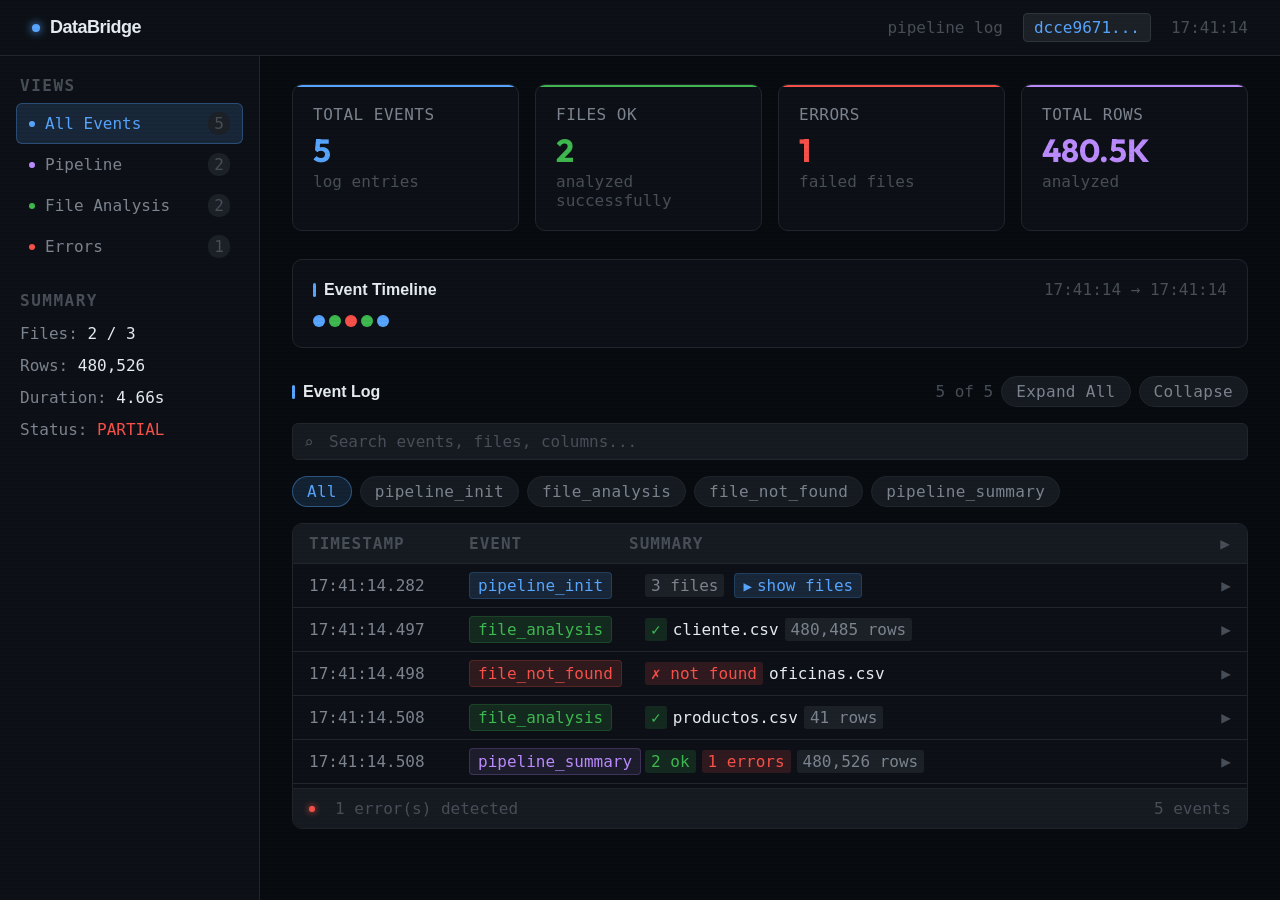
==== logs/log_20260302_174109.html @ 29bd1751 "Añade dashboard HTML con datos de ejemplo" ====
<!DOCTYPE html>
<html lang="en">

<head>
    <meta charset="UTF-8">
    <meta name="viewport" content="width=device-width, initial-scale=1.0">
    <title>DataBridge — Pipeline Monitor</title>
    <link href="https://fonts.googleapis.com/css2?family=Outfit&display=swap" rel="stylesheet">
    <style>
        :root {
            --bg: #080c10;
            --surface: #0d1117;
            --surface-2: #161b22;
            --surface-3: #1c2128;
            --border: #21262d;
            --border-bright: #30363d;
            --text: #e6edf3;
            --text-muted: #7d8590;
            --text-dim: #484f58;
            --accent: #58a6ff;
            --accent-glow: rgba(88, 166, 255, 0.15);
            --green: #3fb950;
            --green-glow: rgba(63, 185, 80, 0.15);
            --red: #f85149;
            --red-glow: rgba(248, 81, 73, 0.15);
            --yellow: #d29922;
            --yellow-glow: rgba(210, 153, 34, 0.15);
            --purple: #bc8cff;
            --cyan: #39d353;
            --radius: 6px;
            --radius-lg: 10px;
        }

        * {
            margin: 0;
            padding: 0;
            box-sizing: border-box;
        }

        body {
            font-family: 'JetBrains Mono', monospace;
            background: var(--bg);
            color: var(--text);
            min-height: 100vh;
            overflow-x: hidden;
        }

        body::before {
            content: '';
            position: fixed;
            top: 0;
            left: 0;
            right: 0;
            bottom: 0;
            background: repeating-linear-gradient(0deg, transparent, transparent 2px, rgba(0, 0, 0, 0.03) 2px, rgba(0, 0, 0, 0.03) 4px);
            pointer-events: none;
            z-index: 1000;
        }

        .topbar {
            display: flex;
            align-items: center;
            justify-content: space-between;
            padding: 0 32px;
            height: 56px;
            background: var(--surface);
            border-bottom: 1px solid var(--border);
            position: sticky;
            top: 0;
            z-index: 100;
        }

        .logo {
            font-family: 'Syne', sans-serif;
            font-weight: 800;
            font-size: 18px;
            letter-spacing: -0.5px;
            color: var(--text);
            display: flex;
            align-items: center;
            gap: 10px;
        }

        .logo-dot {
            width: 8px;
            height: 8px;
            background: var(--accent);
            border-radius: 50%;
            box-shadow: 0 0 8px var(--accent);
            animation: pulse 2s infinite;
        }

        @keyframes pulse {

            0%,
            100% {
                opacity: 1;
                transform: scale(1);
            }

            50% {
                opacity: 0.5;
                transform: scale(0.8);
            }
        }

        .topbar-meta {
            font-size: 16px;
            color: var(--text-muted);
            display: flex;
            align-items: center;
            gap: 20px;
        }

        .execution-badge {
            background: var(--surface-3);
            border: 1px solid var(--border-bright);
            padding: 4px 10px;
            border-radius: 4px;
            font-size: 16px;
            color: var(--accent);
            font-family: 'JetBrains Mono', monospace;
        }

        .layout {
            display: grid;
            grid-template-columns: 260px 1fr;
            min-height: calc(100vh - 56px);
        }

        .sidebar {
            background: var(--surface);
            border-right: 1px solid var(--border);
            padding: 20px 0;
            position: sticky;
            top: 56px;
            height: calc(100vh - 56px);
            overflow-y: auto;
        }

        .sidebar-section {
            padding: 0 16px;
            margin-bottom: 24px;
        }

        .sidebar-label {
            font-size: 16px;
            font-weight: 700;
            letter-spacing: 1.5px;
            text-transform: uppercase;
            color: var(--text-dim);
            padding: 0 4px;
            margin-bottom: 8px;
        }

        .nav-item {
            display: flex;
            align-items: center;
            gap: 10px;
            padding: 8px 12px;
            border-radius: var(--radius);
            cursor: pointer;
            font-size: 16px;
            color: var(--text-muted);
            transition: all 0.15s;
            border: 1px solid transparent;
        }

        .nav-item:hover {
            background: var(--surface-2);
            color: var(--text);
        }

        .nav-item.active {
            background: var(--accent-glow);
            border-color: rgba(88, 166, 255, 0.3);
            color: var(--accent);
        }

        .nav-dot {
            width: 6px;
            height: 6px;
            border-radius: 50%;
            flex-shrink: 0;
        }

        .nav-count {
            margin-left: auto;
            font-size: 16px;
            background: var(--surface-3);
            padding: 2px 6px;
            border-radius: 10px;
            color: var(--text-dim);
        }

        .main {
            padding: 28px 32px;
            overflow-y: auto;
        }

        .kpi-grid {
            display: grid;
            grid-template-columns: repeat(4, 1fr);
            gap: 16px;
            margin-bottom: 28px;
        }

        .kpi-card {
            background: var(--surface);
            border: 1px solid var(--border);
            border-radius: var(--radius-lg);
            padding: 20px;
            position: relative;
            overflow: hidden;
            transition: border-color 0.2s;
        }

        .kpi-card:hover {
            border-color: var(--border-bright);
        }

        .kpi-card::before {
            content: '';
            position: absolute;
            top: 0;
            left: 0;
            right: 0;
            height: 2px;
        }

        .kpi-card.blue::before {
            background: var(--accent);
        }

        .kpi-card.green::before {
            background: var(--green);
        }

        .kpi-card.red::before {
            background: var(--red);
        }

        .kpi-card.purple::before {
            background: var(--purple);
        }

        .kpi-label {
            font-size: 16px;
            color: var(--text-muted);
            letter-spacing: 0.5px;
            margin-bottom: 10px;
            text-transform: uppercase;
        }

        .kpi-value {
            font-family: 'Outfit', sans-serif;
            font-size: 32px;
            font-weight: 700;
            line-height: 1;
            margin-bottom: 6px;
        }

        .kpi-card.blue .kpi-value {
            color: var(--accent);
        }

        .kpi-card.green .kpi-value {
            color: var(--green);
        }

        .kpi-card.red .kpi-value {
            color: var(--red);
        }

        .kpi-card.purple .kpi-value {
            color: var(--purple);
        }

        .kpi-sub {
            font-size: 16px;
            color: var(--text-dim);
        }

        .section-header {
            display: flex;
            align-items: center;
            justify-content: space-between;
            margin-bottom: 16px;
        }

        .section-title {
            font-family: 'Syne', sans-serif;
            font-size: 16px;
            font-weight: 600;
            color: var(--text);
            display: flex;
            align-items: center;
            gap: 8px;
        }

        .section-title::before {
            content: '';
            display: block;
            width: 3px;
            height: 14px;
            background: var(--accent);
            border-radius: 2px;
        }

        .filters {
            display: flex;
            gap: 8px;
            margin-bottom: 16px;
            flex-wrap: wrap;
        }

        .filter-btn {
            padding: 5px 14px;
            border-radius: 20px;
            font-size: 16px;
            font-family: 'JetBrains Mono', monospace;
            border: 1px solid var(--border);
            background: var(--surface-2);
            color: var(--text-muted);
            cursor: pointer;
            transition: all 0.15s;
            letter-spacing: 0.3px;
        }

        .filter-btn:hover {
            border-color: var(--border-bright);
            color: var(--text);
        }

        .filter-btn.active {
            background: var(--accent-glow);
            border-color: rgba(88, 166, 255, 0.4);
            color: var(--accent);
        }

        .filter-btn.success.active {
            background: var(--green-glow);
            border-color: rgba(63, 185, 80, 0.4);
            color: var(--green);
        }

        .filter-btn.error.active {
            background: var(--red-glow);
            border-color: rgba(248, 81, 73, 0.4);
            color: var(--red);
        }

        .search-wrap {
            position: relative;
            margin-bottom: 16px;
        }

        .search-input {
            width: 100%;
            background: var(--surface-2);
            border: 1px solid var(--border);
            border-radius: var(--radius);
            padding: 8px 12px 8px 36px;
            font-family: 'JetBrains Mono', monospace;
            font-size: 16px;
            color: var(--text);
            outline: none;
            transition: border-color 0.2s;
        }

        .search-input:focus {
            border-color: var(--accent);
        }

        .search-input::placeholder {
            color: var(--text-dim);
        }

        .search-icon {
            position: absolute;
            left: 12px;
            top: 50%;
            transform: translateY(-50%);
            color: var(--text-dim);
            font-size: 16px;
        }

        .event-table {
            background: var(--surface);
            border: 1px solid var(--border);
            border-radius: var(--radius-lg);
            overflow: hidden;
        }

        .event-table-header {
            display: grid;
            grid-template-columns: 160px 160px 1fr 100px;
            padding: 10px 16px;
            background: var(--surface-2);
            border-bottom: 1px solid var(--border);
            font-size: 16px;
            font-weight: 700;
            letter-spacing: 1px;
            text-transform: uppercase;
            color: var(--text-dim);
        }

        .event-row {
            display: grid;
            grid-template-columns: 160px 160px 1fr 100px;
            padding: 0 16px;
            border-bottom: 1px solid var(--border);
            cursor: pointer;
            transition: background 0.1s;
            min-height: 44px;
            align-items: center;
        }

        .event-row:last-child {
            border-bottom: none;
        }

        .event-row:hover {
            background: var(--surface-2);
        }

        .event-row.expanded {
            background: var(--surface-2);
        }

        .event-time {
            font-size: 16px;
            color: var(--text-muted);
            font-variant-numeric: tabular-nums;
        }

        .event-badge {
            display: inline-flex;
            align-items: center;
            gap: 5px;
            font-size: 16px;
            padding: 3px 8px;
            border-radius: 4px;
            font-weight: 500;
            width: fit-content;
        }

        .badge-pipeline_start,
        .badge-pipeline_init {
            background: var(--accent-glow);
            color: var(--accent);
            border: 1px solid rgba(88, 166, 255, 0.2);
        }

        .badge-file_analysis {
            background: var(--green-glow);
            color: var(--green);
            border: 1px solid rgba(63, 185, 80, 0.2);
        }

        .badge-pipeline_summary {
            background: rgba(188, 140, 255, 0.1);
            color: var(--purple);
            border: 1px solid rgba(188, 140, 255, 0.2);
        }

        .badge-metadata {
            background: var(--yellow-glow);
            color: var(--yellow);
            border: 1px solid rgba(210, 153, 34, 0.2);
        }

        .badge-columns {
            background: rgba(188, 140, 255, 0.1);
            color: var(--purple);
            border: 1px solid rgba(188, 140, 255, 0.2);
        }

        .badge-analysis_error,
        .badge-file_not_found,
        .badge-critical_error {
            background: var(--red-glow);
            color: var(--red);
            border: 1px solid rgba(248, 81, 73, 0.2);
        }

        .badge-dashboard_generated {
            background: var(--surface-3);
            color: var(--text-muted);
            border: 1px solid var(--border);
        }

        .badge-default {
            background: var(--surface-3);
            color: var(--text-muted);
            border: 1px solid var(--border);
        }

        .event-summary {
            font-size: 16px;
            color: var(--text-muted);
            overflow: hidden;
            text-overflow: ellipsis;
            white-space: nowrap;
            padding-right: 16px;
            padding-left: 16px;
        }

        .event-expand {
            font-size: 16px;
            color: var(--text-dim);
            text-align: right;
            transition: transform 0.2s, color 0.2s;
        }

        .event-row.expanded .event-expand {
            transform: rotate(90deg);
            color: var(--accent);
        }

        .detail-panel {
            display: none;
            padding: 16px;
            background: var(--bg);
            border-bottom: 1px solid var(--border);
            border-top: 1px solid var(--border);
        }

        .detail-panel.show {
            display: block;
        }

        .detail-grid {
            display: grid;
            grid-template-columns: repeat(auto-fill, minmax(260px, 1fr));
            gap: 10px;
            margin-bottom: 12px;
        }

        .detail-field {
            background: var(--surface);
            border: 1px solid var(--border);
            border-radius: var(--radius);
            padding: 10px 14px;
        }

        .detail-key {
            font-size: 16px;
            color: var(--text-dim);
            text-transform: uppercase;
            letter-spacing: 0.8px;
            margin-bottom: 4px;
        }

        .detail-val {
            font-size: 16px;
            color: var(--text);
            word-break: break-all;
        }

        .detail-val.num {
            color: var(--accent);
            font-size: 16px;
            font-weight: 600;
        }

        .detail-val.ok {
            color: var(--green);
        }

        .detail-val.err {
            color: var(--red);
        }

        .cols-section {
            margin-top: 12px;
        }

        .cols-toggle {
            display: flex;
            align-items: center;
            gap: 8px;
            font-size: 16px;
            color: var(--text-muted);
            cursor: pointer;
            padding: 6px 0;
            user-select: none;
            transition: color 0.15s;
        }

        .cols-toggle:hover {
            color: var(--text);
        }

        .cols-toggle-arrow {
            transition: transform 0.2s;
            font-size: 16px;
        }

        .cols-toggle.open .cols-toggle-arrow {
            transform: rotate(90deg);
        }

        .cols-grid {
            display: none;
            grid-template-columns: repeat(auto-fill, minmax(180px, 1fr));
            gap: 6px;
            margin-top: 8px;
        }

        .cols-grid.show {
            display: grid;
        }

        .col-chip {
            background: var(--surface-2);
            border: 1px solid var(--border);
            border-radius: 4px;
            padding: 5px 10px;
            font-size: 16px;
            color: var(--text-muted);
            display: flex;
            align-items: center;
            gap: 6px;
            transition: all 0.15s;
        }

        .col-chip:hover {
            border-color: var(--accent);
            color: var(--text);
        }

        .col-idx {
            color: var(--text-dim);
            font-size: 16px;
            min-width: 18px;
        }

        .status-bar {
            display: flex;
            align-items: center;
            gap: 20px;
            padding: 10px 16px;
            background: var(--surface-2);
            border-top: 1px solid var(--border);
            font-size: 16px;
            color: var(--text-dim);
            margin-top: 4px;
            border-radius: 0 0 var(--radius-lg) var(--radius-lg);
        }

        .status-dot {
            width: 6px;
            height: 6px;
            border-radius: 50%;
        }

        .status-dot.green {
            background: var(--green);
            box-shadow: 0 0 6px var(--green);
        }

        .status-dot.red {
            background: var(--red);
            box-shadow: 0 0 6px var(--red);
        }

        .status-dot.yellow {
            background: var(--yellow);
        }

        .timeline-wrap {
            background: var(--surface);
            border: 1px solid var(--border);
            border-radius: var(--radius-lg);
            padding: 20px;
            margin-bottom: 28px;
        }

        .timeline-track {
            display: flex;
            align-items: center;
            gap: 4px;
            margin-top: 16px;
            flex-wrap: wrap;
        }

        .timeline-dot {
            width: 12px;
            height: 12px;
            border-radius: 50%;
            cursor: pointer;
            transition: transform 0.15s;
            flex-shrink: 0;
        }

        .timeline-dot:hover {
            transform: scale(1.5);
        }

        .timeline-dot.ok {
            background: var(--green);
        }

        .timeline-dot.err {
            background: var(--red);
        }

        .timeline-dot.info {
            background: var(--accent);
        }

        .timeline-dot.warn {
            background: var(--yellow);
        }

        .empty-state {
            text-align: center;
            padding: 48px;
            color: var(--text-dim);
            font-size: 16px;
        }

        .file-list-toggle {
            display: inline-flex;
            align-items: center;
            gap: 5px;
            font-size: 16px;
            color: var(--accent);
            cursor: pointer;
            padding: 2px 8px;
            border-radius: 4px;
            border: 1px solid rgba(88, 166, 255, 0.2);
            background: var(--accent-glow);
            transition: all 0.15s;
            user-select: none;
            margin-left: 6px;
        }

        .file-list-toggle:hover {
            background: rgba(88, 166, 255, 0.25);
        }

        .file-list-toggle .arrow {
            transition: transform 0.2s;
            font-size: 14px;
        }

        .file-list-toggle.open .arrow {
            transform: rotate(90deg);
        }

        .file-list-dropdown {
            display: none;
            flex-direction: column;
            gap: 4px;
            margin-top: 8px;
            padding: 8px;
            background: var(--bg);
            border: 1px solid var(--border);
            border-radius: var(--radius);
        }

        .file-list-dropdown.show {
            display: flex;
        }

        .file-list-item {
            display: flex;
            align-items: center;
            gap: 8px;
            font-size: 16px;
            color: var(--text-muted);
            padding: 4px 8px;
            border-radius: 4px;
            border-left: 2px solid var(--border-bright);
            transition: all 0.1s;
        }

        .file-list-item:hover {
            background: var(--surface-2);
            border-left-color: var(--accent);
            color: var(--text);
        }

        .file-list-num {
            color: var(--text-dim);
            font-size: 16px;
            min-width: 20px;
        }

        .summary-inline {
            display: flex;
            align-items: center;
            gap: 6px;
            flex-wrap: nowrap;
            overflow: hidden;
        }

        .summary-tag {
            display: inline-flex;
            align-items: center;
            gap: 4px;
            font-size: 16px;
            padding: 2px 6px;
            border-radius: 3px;
            background: var(--surface-3);
            color: var(--text-muted);
            white-space: nowrap;
            flex-shrink: 0;
        }

        .summary-tag.ok {
            background: var(--green-glow);
            color: var(--green);
        }

        .summary-tag.err {
            background: var(--red-glow);
            color: var(--red);
        }

        .summary-filename {
            font-size: 16px;
            color: var(--text);
            overflow: hidden;
            text-overflow: ellipsis;
            white-space: nowrap;
        }

        ::-webkit-scrollbar {
            width: 6px;
        }

        ::-webkit-scrollbar-track {
            background: var(--surface);
        }

        ::-webkit-scrollbar-thumb {
            background: var(--border-bright);
            border-radius: 3px;
        }

        ::-webkit-scrollbar-thumb:hover {
            background: var(--text-dim);
        }

        @keyframes fadeIn {
            from {
                opacity: 0;
                transform: translateY(4px);
            }

            to {
                opacity: 1;
                transform: translateY(0);
            }
        }

        .event-row {
            animation: fadeIn 0.2s ease both;
        }

        @media (max-width: 900px) {
            .layout {
                grid-template-columns: 1fr;
            }

            .sidebar {
                display: none;
            }

            .kpi-grid {
                grid-template-columns: repeat(2, 1fr);
            }

            .event-table-header,
            .event-row {
                grid-template-columns: 120px 120px 1fr;
            }

            .event-row> :last-child {
                display: none;
            }

            .event-table-header> :last-child {
                display: none;
            }
        }
    </style>
</head>

<body>
    <div class="topbar">
        <div class="logo">
            <div class="logo-dot"></div>
            DataBridge
        </div>
        <div class="topbar-meta">
            <span id="log-filename" style="color: var(--text-dim)">—</span>
            <span class="execution-badge" id="exec-id">execution_id</span>
            <span id="last-update" style="font-size:16px; color: var(--text-dim)"></span>
        </div>
    </div>

    <div class="layout">
        <aside class="sidebar">
            <div class="sidebar-section">
                <div class="sidebar-label">Views</div>
                <div class="nav-item active" onclick="setView('all', this)">
                    <div class="nav-dot" style="background: var(--accent)"></div>
                    All Events
                    <span class="nav-count" id="nav-all">0</span>
                </div>
                <div class="nav-item" onclick="setView('pipeline', this)">
                    <div class="nav-dot" style="background: var(--purple)"></div>
                    Pipeline
                    <span class="nav-count" id="nav-pipeline">0</span>
                </div>
                <div class="nav-item" onclick="setView('file_analysis', this)">
                    <div class="nav-dot" style="background: var(--green)"></div>
                    File Analysis
                    <span class="nav-count" id="nav-file_analysis">0</span>
                </div>
                <div class="nav-item" onclick="setView('errors', this)">
                    <div class="nav-dot" style="background: var(--red)"></div>
                    Errors
                    <span class="nav-count" id="nav-errors">0</span>
                </div>
            </div>

            <div class="sidebar-section">
                <div class="sidebar-label">Summary</div>
                <div style="padding: 0 4px; font-size: 16px; color: var(--text-muted); line-height: 2;">
                    <div>Files: <span id="sb-files" style="color: var(--text)">—</span></div>
                    <div>Rows: <span id="sb-rows" style="color: var(--text)">—</span></div>
                    <div>Duration: <span id="sb-duration" style="color: var(--text)">—</span></div>
                    <div>Status: <span id="sb-status" style="color: var(--green)">—</span></div>
                </div>
            </div>
        </aside>

        <main class="main">
            <div class="kpi-grid">
                <div class="kpi-card blue">
                    <div class="kpi-label">Total Events</div>
                    <div class="kpi-value" id="kpi-total">—</div>
                    <div class="kpi-sub">log entries</div>
                </div>
                <div class="kpi-card green">
                    <div class="kpi-label">Files OK</div>
                    <div class="kpi-value" id="kpi-success">—</div>
                    <div class="kpi-sub">analyzed successfully</div>
                </div>
                <div class="kpi-card red">
                    <div class="kpi-label">Errors</div>
                    <div class="kpi-value" id="kpi-errors">—</div>
                    <div class="kpi-sub">failed files</div>
                </div>
                <div class="kpi-card purple">
                    <div class="kpi-label">Total Rows</div>
                    <div class="kpi-value" id="kpi-rows">—</div>
                    <div class="kpi-sub">analyzed</div>
                </div>
            </div>

            <div class="timeline-wrap" id="timeline-wrap">
                <div class="section-header">
                    <div class="section-title">Event Timeline</div>
                    <span style="font-size:16px; color: var(--text-dim)" id="timeline-range"></span>
                </div>
                <div class="timeline-track" id="timeline-track"></div>
            </div>

            <div class="section-header">
                <div class="section-title">Event Log</div>
                <div style="display:flex; gap:8px; align-items:center;">
                    <span style="font-size:16px; color: var(--text-dim)" id="showing-count"></span>
                    <button class="filter-btn" onclick="expandAll()">Expand All</button>
                    <button class="filter-btn" onclick="collapseAll()">Collapse</button>
                </div>
            </div>

            <div class="search-wrap">
                <span class="search-icon">⌕</span>
                <input class="search-input" type="text" placeholder="Search events, files, columns..." id="search-input"
                    oninput="applyFilters()">
            </div>

            <div class="filters" id="filter-bar"></div>

            <div class="event-table">
                <div class="event-table-header">
                    <span>Timestamp</span>
                    <span>Event</span>
                    <span>Summary</span>
                    <span style="text-align:right">▶</span>
                </div>
                <div id="events-body"></div>
                <div class="status-bar">
                    <div class="status-dot green" id="status-dot"></div>
                    <span id="status-text">Ready</span>
                    <span style="margin-left: auto" id="status-count"></span>
                </div>
            </div>
        </main>
    </div>

    <script>
        const RAW_DATA = [
            {
                "timestamp": "2026-03-02T17:41:14.282380",
                "evento": "pipeline_init",
                "detalles": {
                    "execution_id": "dcce9671-dad0-4e1d-8e90-96146073789f",
                    "status": "success",
                    "cantidad": 3,
                    "archivos": [
                        "cliente.csv",
                        "oficinas.csv",
                        "productos.csv"
                    ]
                }
            },
            {
                "timestamp": "2026-03-02T17:41:14.497972",
                "evento": "file_analysis",
                "detalles": {
                    "execution_id": "dcce9671-dad0-4e1d-8e90-96146073789f",
                    "rows": 480485,
                    "file": "cliente.csv"
                }
            },
            {
                "timestamp": "2026-03-02T17:41:14.498314",
                "evento": "file_not_found",
                "detalles": {
                    "execution_id": "dcce9671-dad0-4e1d-8e90-96146073789f",
                    "status": "error",
                    "path": "C:\\Users\\xxx\\OneDrive\\Documentos\\TI\\Project_ETL\\data\\input\\oficinas.csv"
                }
            },
            {
                "timestamp": "2026-03-02T17:41:14.508567",
                "evento": "file_analysis",
                "detalles": {
                    "execution_id": "dcce9671-dad0-4e1d-8e90-96146073789f",
                    "rows": 41,
                    "file": "productos.csv"
                }
            },
            {
                "timestamp": "2026-03-02T17:41:14.508793",
                "evento": "pipeline_summary",
                "detalles": {
                    "execution_id": "dcce9671-dad0-4e1d-8e90-96146073789f",
                    "total_files": 3,
                    "total_rows": 480526,
                    "files_ok": 2,
                    "files_error": 1,
                    "duration_seconds": 4.66
                }
            }
        ];

        let currentView = 'all';
        let currentFilter = 'all';
        let searchQuery = '';
        let expandedRows = new Set();

        function init() {
            if (!RAW_DATA || RAW_DATA.length === 0) {
                document.getElementById('events-body').innerHTML =
                    '<div class="empty-state">No log data found</div>';
                return;
            }
            buildKPIs();
            buildTimeline();
            buildFilterBar();
            buildSidebar();
            renderEvents();

            const execId = findExecutionId();
            document.getElementById('exec-id').textContent = execId ? execId.slice(0, 8) + '...' : 'unknown';
            document.getElementById('log-filename').textContent = 'pipeline log';
            const last = RAW_DATA[RAW_DATA.length - 1];
            document.getElementById('last-update').textContent =
                last?.timestamp?.split('T')[1]?.slice(0, 8) || '';
        }

        function findExecutionId() {
            for (const e of RAW_DATA) {
                if (e.detalles?.execution_id) return e.detalles.execution_id;
            }
            return null;
        }

        // ── Leer datos desde pipeline_summary ──
        function getPipelineSummary() {
            return RAW_DATA.find(e => e.evento === 'pipeline_summary')?.detalles || null;
        }

        function buildKPIs() {
            const total = RAW_DATA.length;
            const errors = RAW_DATA.filter(e => isError(e)).length;
            const summary = getPipelineSummary();

            // Filas totales — desde pipeline_summary si existe, sino sumar file_analysis
            const totalRows = summary?.total_rows ??
                RAW_DATA.filter(e => e.evento === 'file_analysis')
                    .reduce((s, e) => s + (e.detalles?.rows || 0), 0);

            // Archivos ok — desde pipeline_summary si existe
            const filesOk = summary?.files_ok ??
                RAW_DATA.filter(e => e.evento === 'file_analysis').length;

            document.getElementById('kpi-total').textContent = total.toLocaleString();
            document.getElementById('kpi-success').textContent = filesOk.toLocaleString();
            document.getElementById('kpi-errors').textContent = errors.toLocaleString();
            document.getElementById('kpi-rows').textContent =
                totalRows > 999999 ? (totalRows / 1000000).toFixed(1) + 'M' :
                    totalRows > 999 ? (totalRows / 1000).toFixed(1) + 'K' :
                        totalRows.toString();

            // Sidebar
            const totalFiles = summary?.total_files ??
                RAW_DATA.filter(e => e.evento === 'file_analysis').length;

            document.getElementById('sb-files').textContent =
                `${filesOk} / ${totalFiles}`;
            document.getElementById('sb-rows').textContent = totalRows.toLocaleString();

            const hasErrors = errors > 0;
            document.getElementById('sb-status').textContent = hasErrors ? 'PARTIAL' : 'OK';
            document.getElementById('sb-status').style.color = hasErrors ? 'var(--red)' : 'var(--green)';

            // Nav counts
            document.getElementById('nav-all').textContent = total;
            document.getElementById('nav-pipeline').textContent =
                RAW_DATA.filter(e => ['pipeline_start', 'pipeline_init', 'pipeline_summary'].includes(e.evento)).length;
            document.getElementById('nav-file_analysis').textContent =
                RAW_DATA.filter(e => e.evento === 'file_analysis').length;
            document.getElementById('nav-errors').textContent = errors;

            // Status bar
            if (errors > 0) {
                document.getElementById('status-dot').className = 'status-dot red';
                document.getElementById('status-text').textContent = `${errors} error(s) detected`;
            } else {
                document.getElementById('status-text').textContent = 'All events processed successfully';
            }
        }

        function isError(e) {
            return ['analysis_error', 'file_not_found', 'critical_error'].includes(e.evento);
        }

        function buildSidebar() {
            const summary = getPipelineSummary();

            if (summary?.duration_seconds != null) {
                // ← usar duration_seconds del log si existe
                document.getElementById('sb-duration').textContent = summary.duration_seconds + 's';
            } else if (RAW_DATA.length >= 2) {
                // ← fallback: calcular desde timestamps
                const t1 = new Date(RAW_DATA[0].timestamp);
                const t2 = new Date(RAW_DATA[RAW_DATA.length - 1].timestamp);
                const diff = ((t2 - t1) / 1000).toFixed(1);
                document.getElementById('sb-duration').textContent = diff + 's';
            }
        }
        function buildTimeline() {
            const track = document.getElementById('timeline-track');
            track.innerHTML = '';
            RAW_DATA.forEach((e, i) => {
                const dot = document.createElement('div');
                dot.className = 'timeline-dot ' + getTimelineDotClass(e);
                dot.title = `${e.timestamp.split('T')[1].slice(0, 8)} — ${e.evento}`;
                dot.onclick = () => scrollToEvent(i);
                track.appendChild(dot);
            });
            if (RAW_DATA.length > 0) {
                const first = RAW_DATA[0].timestamp.split('T')[1].slice(0, 8);
                const last = RAW_DATA[RAW_DATA.length - 1].timestamp.split('T')[1].slice(0, 8);
                document.getElementById('timeline-range').textContent = `${first} → ${last}`;
            }
        }

        function getTimelineDotClass(e) {
            if (isError(e)) return 'err';
            if (['pipeline_start', 'pipeline_init', 'pipeline_summary'].includes(e.evento)) return 'info';
            if (e.evento === 'file_analysis') return 'ok';
            return 'info';
        }

        function buildFilterBar() {
            const events = [...new Set(RAW_DATA.map(e => e.evento))];
            const bar = document.getElementById('filter-bar');
            let html = '<button class="filter-btn active" onclick="setFilter(\'all\', this)">All</button>';
            events.forEach(ev => {
                const isErr = ['analysis_error', 'file_not_found', 'critical_error'].includes(ev);
                html += `<button class="filter-btn ${isErr ? 'error' : ''}" onclick="setFilter('${ev}', this)">${ev}</button>`;
            });
            bar.innerHTML = html;
        }

        function getFilteredData() {
            return RAW_DATA.filter(e => {
                if (currentView === 'pipeline' && !['pipeline_start', 'pipeline_init', 'pipeline_summary'].includes(e.evento)) return false;
                if (currentView === 'file_analysis' && e.evento !== 'file_analysis') return false;
                if (currentView === 'errors' && !isError(e)) return false;
                if (currentFilter !== 'all' && e.evento !== currentFilter) return false;
                if (searchQuery) {
                    const q = searchQuery.toLowerCase();
                    if (!JSON.stringify(e).toLowerCase().includes(q)) return false;
                }
                return true;
            });
        }

        function renderEvents() {
            const filtered = getFilteredData();
            const body = document.getElementById('events-body');

            document.getElementById('showing-count').textContent = `${filtered.length} of ${RAW_DATA.length}`;
            document.getElementById('status-count').textContent = `${filtered.length} events`;

            if (filtered.length === 0) {
                body.innerHTML = '<div class="empty-state">No events match your filters</div>';
                return;
            }

            body.innerHTML = filtered.map((e, idx) => {
                const originalIdx = RAW_DATA.indexOf(e);
                const time = e.timestamp.split('T')[1]?.slice(0, 12) || e.timestamp;
                const badgeClass = getBadgeClass(e.evento);
                const summary = getSummary(e);
                const isExp = expandedRows.has(originalIdx);

                return `
                <div class="event-row ${isExp ? 'expanded' : ''}"
                     id="row-${originalIdx}"
                     onclick="toggleRow(${originalIdx})"
                     style="animation-delay: ${idx * 0.02}s">
                    <span class="event-time">${time}</span>
                    <span><span class="event-badge ${badgeClass}">${e.evento}</span></span>
                    <span class="event-summary">${summary}</span>
                    <span class="event-expand">▶</span>
                </div>
                <div class="detail-panel ${isExp ? 'show' : ''}" id="detail-${originalIdx}">
                    ${buildDetail(e, originalIdx)}
                </div>`;
            }).join('');
        }

        function getBadgeClass(evento) {
            const map = {
                'pipeline_start': 'badge-pipeline_start',
                'pipeline_init': 'badge-pipeline_init',
                'pipeline_summary': 'badge-pipeline_summary',
                'file_analysis': 'badge-file_analysis',
                'metadata': 'badge-metadata',
                'columns': 'badge-columns',
                'analysis_error': 'badge-analysis_error',
                'file_not_found': 'badge-file_not_found',
                'critical_error': 'badge-critical_error',
                'dashboard_generated': 'badge-dashboard_generated',
            };
            return map[evento] || 'badge-default';
        }

        function getSummary(e) {
            const d = e.detalles || {};

            if (e.evento === 'file_analysis') {
                const rows = d.rows != null ? `${d.rows.toLocaleString()} rows` : '';
                return `<span class="summary-inline">
                    <span class="summary-tag ok">✓</span>
                    <span class="summary-filename">${d.file || ''}</span>
                    ${rows ? `<span class="summary-tag">${rows}</span>` : ''}
                </span>`;
            }

            if (e.evento === 'pipeline_summary') {
                const ok = d.files_ok ?? 0;
                const err = d.files_error ?? 0;
                const rows = d.total_rows != null ? `${d.total_rows.toLocaleString()} rows` : '';
                return `<span class="summary-inline">
                    <span class="summary-tag ok">${ok} ok</span>
                    ${err > 0 ? `<span class="summary-tag err">${err} errors</span>` : ''}
                    ${rows ? `<span class="summary-tag">${rows}</span>` : ''}
                </span>`;
            }

            if (e.evento === 'pipeline_init') {
                const count = d.cantidad || 0;
                const files = d.archivos || [];
                const rowId = `filelist-${Math.random().toString(36).slice(2, 7)}`;
                return `<span class="summary-inline" style="overflow:visible; flex-wrap:wrap; gap:4px;">
                    <span class="summary-tag">${count} files</span>
                    <span class="file-list-toggle" onclick="toggleFileList(event,'${rowId}')">
                        <span class="arrow">▶</span> show files
                    </span>
                    <span class="file-list-dropdown" id="${rowId}">
                        ${files.map((f, i) =>
                    `<span class="file-list-item">
                                <span class="file-list-num">${i + 1}.</span>${f}
                            </span>`
                ).join('')}
                    </span>
                </span>`;
            }

            if (e.evento === 'file_not_found') {
                const path = d.path || '';
                const filename = path.split(/[\\/]/).pop();
                return `<span class="summary-inline">
                    <span class="summary-tag err">✗ not found</span>
                    <span class="summary-filename" title="${path}">${filename}</span>
                </span>`;
            }

            if (e.evento === 'analysis_error' || e.evento === 'critical_error') {
                const msg = d.message || d.error || 'Error occurred';
                return `<span class="summary-inline">
                    <span class="summary-tag err">error</span>
                    <span class="summary-filename">${msg}</span>
                </span>`;
            }

            if (e.evento === 'dashboard_generated') {
                return `<span class="summary-inline">
                    <span class="summary-filename">${d.path || ''}</span>
                </span>`;
            }

            const parts = Object.entries(d).slice(0, 2)
                .map(([k, v]) => `<span class="summary-tag">${k}: ${String(v).slice(0, 20)}</span>`)
                .join('');
            return `<span class="summary-inline">${parts}</span>`;
        }

        function buildDetail(e, idx) {
            const d = e.detalles || {};
            let html = '<div class="detail-grid">';
            const columns = d.columns;
            const rest = Object.entries(d).filter(([k]) => k !== 'columns');

            rest.forEach(([k, v]) => {
                if (Array.isArray(v)) {
                    html += `<div class="detail-field" style="grid-column: 1/-1">
                        <div class="detail-key" style="margin-bottom:8px">${k} (${v.length})</div>
                        <div style="display:flex; flex-wrap:wrap; gap:6px;">
                            ${v.map((item, i) =>
                        `<span class="file-list-item" style="flex:1; min-width:160px;">
                                    <span class="file-list-num">${i + 1}.</span>${item}
                                </span>`
                    ).join('')}
                        </div>
                    </div>`;
                } else {
                    const cls = k === 'success' ? (v ? 'ok' : 'err') :
                        (typeof v === 'number' ? 'num' : '');
                    const display = typeof v === 'number' ? v.toLocaleString() : String(v ?? '—');
                    html += `<div class="detail-field">
                        <div class="detail-key">${k}</div>
                        <div class="detail-val ${cls}">${display}</div>
                    </div>`;
                }
            });

            html += '</div>';

            if (Array.isArray(columns) && columns.length > 0) {
                html += `<div class="cols-section">
                    <div class="cols-toggle" onclick="toggleCols(event, ${idx})" id="cols-toggle-${idx}">
                        <span class="cols-toggle-arrow">▶</span>
                        <span>${columns.length} columns</span>
                    </div>
                    <div class="cols-grid" id="cols-${idx}">
                        ${columns.map((c, i) =>
                    `<div class="col-chip"><span class="col-idx">${i + 1}</span>${c}</div>`
                ).join('')}
                    </div>
                </div>`;
            }

            return html;
        }

        function toggleRow(idx) {
            const row = document.getElementById(`row-${idx}`);
            const detail = document.getElementById(`detail-${idx}`);
            if (!row || !detail) return;
            const isExp = expandedRows.has(idx);
            if (isExp) {
                expandedRows.delete(idx);
                row.classList.remove('expanded');
                detail.classList.remove('show');
            } else {
                expandedRows.add(idx);
                row.classList.add('expanded');
                detail.classList.add('show');
            }
        }

        function toggleCols(event, idx) {
            event.stopPropagation();
            document.getElementById(`cols-${idx}`).classList.toggle('show');
            document.getElementById(`cols-toggle-${idx}`).classList.toggle('open');
        }

        function toggleFileList(event, id) {
            event.stopPropagation();
            const dropdown = document.getElementById(id);
            const toggle = event.currentTarget;
            dropdown.classList.toggle('show');
            const isOpen = dropdown.classList.contains('show');
            toggle.innerHTML = `<span class="arrow">${isOpen ? '▼' : '▶'}</span> ${isOpen ? 'hide files' : 'show files'}`;
        }

        function expandAll() {
            RAW_DATA.forEach((_, i) => {
                expandedRows.add(i);
                document.getElementById(`row-${i}`)?.classList.add('expanded');
                document.getElementById(`detail-${i}`)?.classList.add('show');
            });
        }

        function collapseAll() {
            expandedRows.clear();
            document.querySelectorAll('.event-row').forEach(r => r.classList.remove('expanded'));
            document.querySelectorAll('.detail-panel').forEach(d => d.classList.remove('show'));
        }

        function setView(view, el) {
            currentView = view;
            document.querySelectorAll('.nav-item').forEach(n => n.classList.remove('active'));
            el.classList.add('active');
            expandedRows.clear();
            renderEvents();
        }

        function setFilter(filter, el) {
            currentFilter = filter;
            document.querySelectorAll('.filter-btn').forEach(b => b.classList.remove('active'));
            el.classList.add('active');
            expandedRows.clear();
            renderEvents();
        }

        function applyFilters() {
            searchQuery = document.getElementById('search-input').value;
            renderEvents();
        }

        function scrollToEvent(idx) {
            const el = document.getElementById(`row-${idx}`);
            if (el) {
                el.scrollIntoView({ behavior: 'smooth', block: 'center' });
                expandedRows.add(idx);
                el.classList.add('expanded');
                document.getElementById(`detail-${idx}`)?.classList.add('show');
            }
        }

        init();
    </script>
</body>

</html>
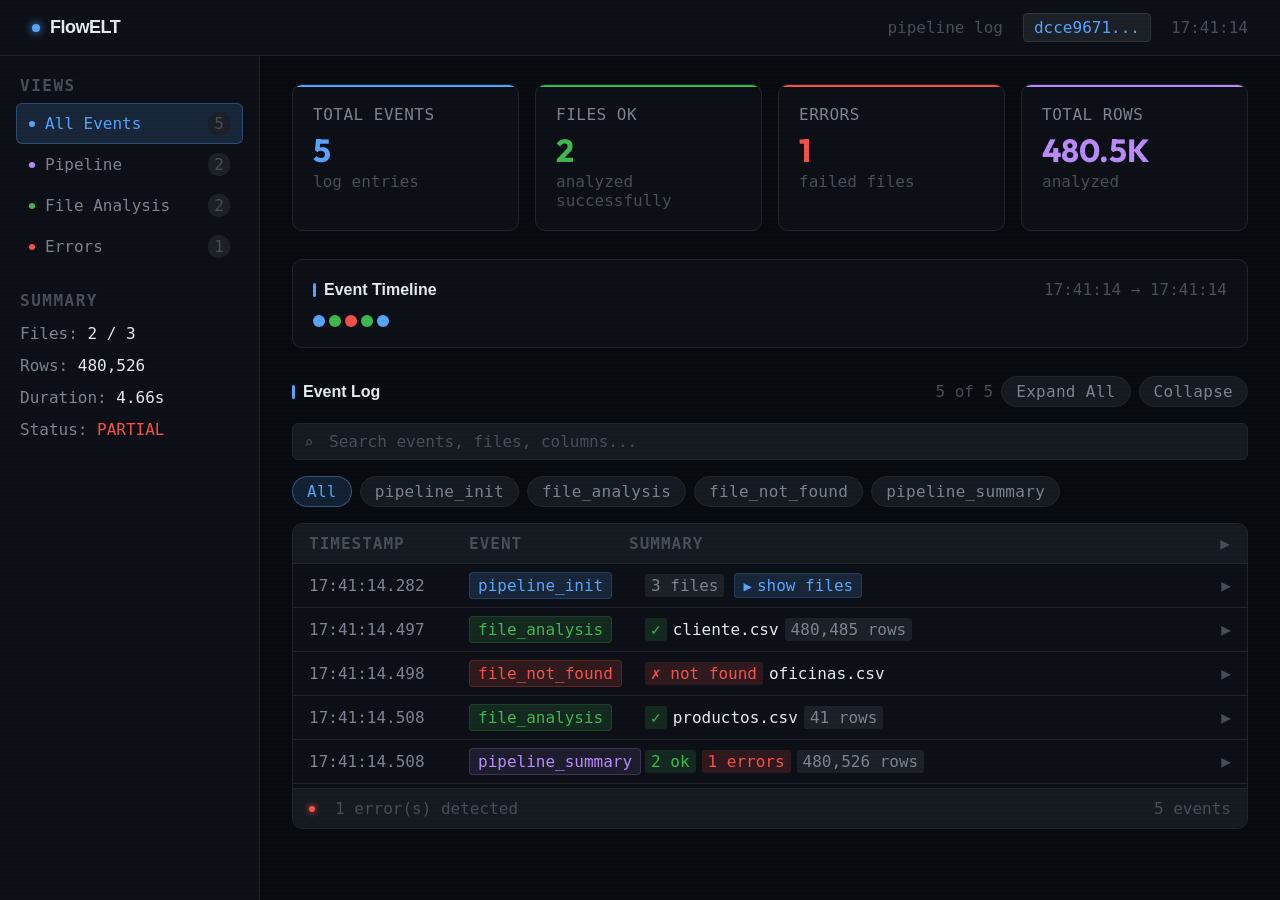
==== commit 3c3d3591: "Update log_20260302_174109.html cambio logo a FlowELT" ====
--- a/logs/log_20260302_174109.html
+++ b/logs/log_20260302_174109.html
@@ -4,7 +4,7 @@
 <head>
     <meta charset="UTF-8">
     <meta name="viewport" content="width=device-width, initial-scale=1.0">
-    <title>DataBridge — Pipeline Monitor</title>
+    <title>FlowELT — Pipeline Monitor</title>
     <link href="https://fonts.googleapis.com/css2?family=Outfit&display=swap" rel="stylesheet">
     <style>
         :root {
@@ -894,7 +894,7 @@
     <div class="topbar">
         <div class="logo">
             <div class="logo-dot"></div>
-            DataBridge
+            FlowELT
         </div>
         <div class="topbar-meta">
             <span id="log-filename" style="color: var(--text-dim)">—</span>
@@ -1468,4 +1468,4 @@
     </script>
 </body>
 
-</html>+</html>
